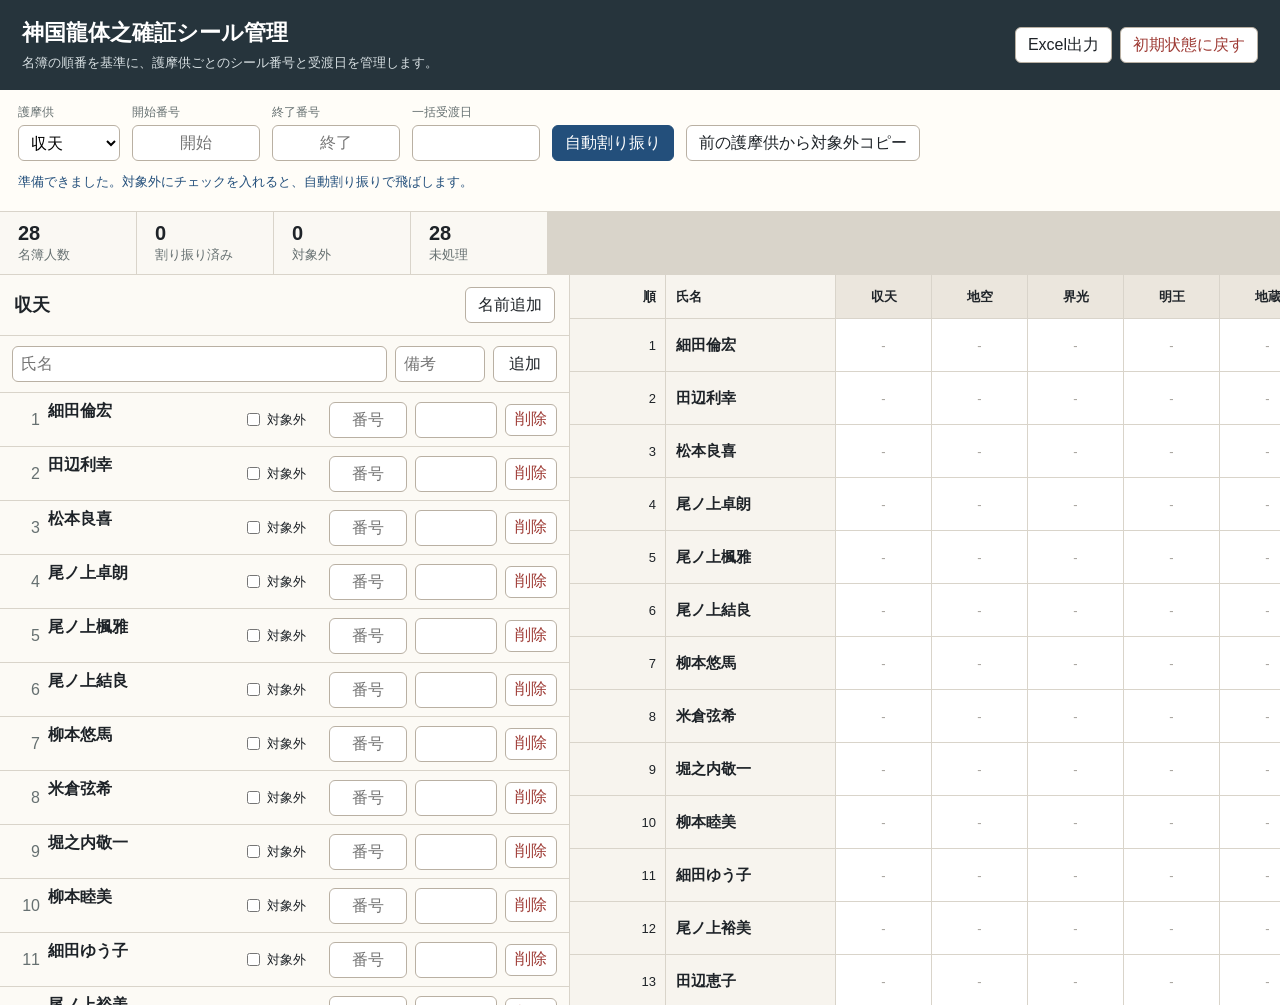
==== index.html @ 8d7eecd5 "Initial sticker management app" ====
<!doctype html>
<html lang="ja">
  <head>
    <meta charset="utf-8">
    <meta name="viewport" content="width=device-width, initial-scale=1">
    <title>神国龍体之確証シール管理</title>
    <link rel="stylesheet" href="./styles.css">
  </head>
  <body>
    <header class="app-header">
      <div>
        <h1>神国龍体之確証シール管理</h1>
        <p>名簿の順番を基準に、護摩供ごとのシール番号と受渡日を管理します。</p>
      </div>
      <div class="header-actions">
        <button id="exportCsvButton" type="button">Excel出力</button>
        <button id="resetButton" type="button" class="danger">初期状態に戻す</button>
      </div>
    </header>

    <main>
      <section class="control-band" aria-label="割り振り操作">
        <div class="field">
          <label for="ceremonySelect">護摩供</label>
          <select id="ceremonySelect"></select>
        </div>
        <div class="field compact">
          <label for="startNumber">開始番号</label>
          <input id="startNumber" type="text" inputmode="numeric" pattern="[0-9]*" placeholder="開始" autocomplete="off">
        </div>
        <div class="field compact">
          <label for="endNumber">終了番号</label>
          <input id="endNumber" type="text" inputmode="numeric" pattern="[0-9]*" placeholder="終了" autocomplete="off">
        </div>
        <div class="field compact date-field">
          <label for="bulkDateText">一括受渡日</label>
          <input id="bulkDateText" type="text" inputmode="numeric" autocomplete="off">
        </div>
        <button id="assignButton" type="button" class="primary">自動割り振り</button>
        <button id="copyExclusionsButton" type="button">前の護摩供から対象外コピー</button>
        <div id="statusText" class="status" role="status"></div>
      </section>

      <section class="summary-strip" aria-label="集計">
        <div><span id="personCount">0</span><small>名簿人数</small></div>
        <div><span id="assignedCount">0</span><small>割り振り済み</small></div>
        <div><span id="excludedCount">0</span><small>対象外</small></div>
        <div><span id="blankCount">0</span><small>未処理</small></div>
      </section>

      <section class="workspace">
        <aside class="editor-panel" aria-label="選択中の護摩供入力">
          <div class="panel-heading">
            <h2 id="editorTitle">収天</h2>
            <button id="addPersonButton" type="button">名前追加</button>
          </div>
          <div class="add-person" id="addPersonForm" hidden>
            <input id="newPersonName" type="text" placeholder="氏名">
            <input id="newPersonNote" type="text" placeholder="備考">
            <button id="savePersonButton" type="button">追加</button>
          </div>
          <div id="ceremonyRows" class="ceremony-rows"></div>
        </aside>

        <section class="table-area" aria-label="全体一覧">
          <table id="overviewTable" class="overview-table"></table>
        </section>
      </section>
    </main>

    <template id="rowTemplate">
      <article class="person-row">
        <div class="row-main">
          <span class="order"></span>
          <div>
            <strong class="name"></strong>
            <small class="note"></small>
          </div>
        </div>
        <label class="check-label">
          <input class="exclude-input" type="checkbox">
          対象外
        </label>
        <input class="number-input" type="text" inputmode="numeric" pattern="[0-9]*" placeholder="番号" autocomplete="off">
        <input class="date-text-input" type="text" inputmode="numeric" autocomplete="off">
        <button class="delete-person-button" type="button">削除</button>
      </article>
    </template>

    <script src="./app.js"></script>
  </body>
</html>
---- styles.css ----
:root {
  --bg: #f5f2ed;
  --panel: #fffdf8;
  --line: #d9d4ca;
  --line-strong: #b9b0a3;
  --ink: #1e2328;
  --muted: #667071;
  --green: #dcefe5;
  --green-ink: #1f6a43;
  --yellow: #fff0bf;
  --gray: #e9e7e2;
  --blue: #234f7b;
  --red: #9e3b35;
  font-family: -apple-system, BlinkMacSystemFont, "Hiragino Sans", "Yu Gothic", "YuGothic", "Meiryo", sans-serif;
}

* {
  box-sizing: border-box;
}

body {
  margin: 0;
  background: var(--bg);
  color: var(--ink);
}

button,
input,
select {
  font: inherit;
}

button {
  min-height: 36px;
  border: 1px solid var(--line-strong);
  border-radius: 6px;
  background: #fff;
  color: var(--ink);
  cursor: pointer;
  padding: 0 12px;
}

button:hover {
  border-color: var(--blue);
}

button.primary {
  background: var(--blue);
  border-color: var(--blue);
  color: #fff;
}

button.danger {
  color: var(--red);
}

input,
select {
  min-height: 36px;
  border: 1px solid var(--line-strong);
  border-radius: 6px;
  background: #fff;
  padding: 4px 8px;
}

input[inputmode="numeric"] {
  text-align: center;
}

.app-header {
  display: flex;
  align-items: center;
  justify-content: space-between;
  gap: 24px;
  padding: 18px 22px;
  background: #26343c;
  color: #fff;
}

.app-header h1 {
  margin: 0;
  font-size: 22px;
  font-weight: 700;
  letter-spacing: 0;
}

.app-header p {
  margin: 6px 0 0;
  color: #d8e0e3;
  font-size: 13px;
}

.header-actions {
  display: flex;
  gap: 8px;
  flex-wrap: wrap;
  justify-content: flex-end;
}

.control-band {
  display: flex;
  align-items: end;
  gap: 12px;
  padding: 14px 18px;
  border-bottom: 1px solid var(--line);
  background: var(--panel);
  flex-wrap: wrap;
}

.field {
  display: grid;
  gap: 4px;
}

.field input,
.field select {
  width: 100%;
  min-width: 0;
}

.field label {
  font-size: 12px;
  color: var(--muted);
}

.field.compact {
  width: 128px;
}

.status {
  min-height: 24px;
  color: var(--blue);
  font-size: 13px;
  align-self: center;
}

.summary-strip {
  display: flex;
  gap: 1px;
  background: var(--line);
  border-bottom: 1px solid var(--line);
}

.summary-strip div {
  min-width: 136px;
  padding: 10px 18px;
  background: #faf8f3;
}

.summary-strip span {
  display: block;
  font-weight: 700;
  font-size: 20px;
}

.summary-strip small {
  color: var(--muted);
}

.workspace {
  display: grid;
  grid-template-columns: 570px minmax(0, 1fr);
  min-height: calc(100vh - 170px);
}

.editor-panel {
  border-right: 1px solid var(--line);
  background: #fcfaf5;
  overflow: auto;
  max-height: calc(100vh - 170px);
}

.panel-heading {
  position: sticky;
  top: 0;
  z-index: 5;
  display: flex;
  align-items: center;
  justify-content: space-between;
  gap: 12px;
  padding: 12px 14px;
  border-bottom: 1px solid var(--line);
  background: #fcfaf5;
}

.panel-heading h2 {
  margin: 0;
  font-size: 18px;
}

.add-person {
  display: grid;
  grid-template-columns: 1fr 90px 64px;
  gap: 8px;
  padding: 10px 12px;
  border-bottom: 1px solid var(--line);
}

.ceremony-rows {
  display: grid;
}

.person-row {
  display: grid;
  grid-template-columns: minmax(150px, 1fr) 78px 78px 82px 52px;
  align-items: center;
  gap: 8px;
  padding: 8px 12px;
  border-bottom: 1px solid var(--line);
}

.row-main {
  display: grid;
  grid-template-columns: 28px minmax(0, 1fr);
  align-items: center;
  gap: 8px;
}

.order {
  color: var(--muted);
  text-align: right;
  font-variant-numeric: tabular-nums;
}

.name {
  display: block;
  overflow: hidden;
  text-overflow: ellipsis;
  white-space: nowrap;
}

.note {
  display: block;
  min-height: 16px;
  color: var(--muted);
}

.check-label {
  display: inline-flex;
  align-items: center;
  gap: 4px;
  font-size: 13px;
}

.check-label input {
  min-height: auto;
}

.number-input {
  width: 78px;
}

.date-field {
  width: 136px;
}

.date-text-input {
  width: 82px;
}

.delete-person-button {
  min-height: 32px;
  padding: 0 8px;
  color: var(--red);
}

.person-row.excluded-row .number-input,
.person-row.excluded-row .date-text-input,
.number-input:disabled,
.date-text-input:disabled {
  background: #e9e7e2;
  border-color: #d0cbc2;
  color: #8b8780;
  cursor: not-allowed;
}

.table-area {
  overflow: auto;
  max-height: calc(100vh - 170px);
  background: #fff;
}

.overview-table {
  border-collapse: separate;
  border-spacing: 0;
  min-width: 1760px;
  width: max-content;
  font-size: 13px;
}

.overview-table th,
.overview-table td {
  border-right: 1px solid var(--line);
  border-bottom: 1px solid var(--line);
  background: #fff;
}

.overview-table th {
  position: sticky;
  top: 0;
  z-index: 3;
  height: 44px;
  background: #ebe6dd;
  font-weight: 700;
  white-space: nowrap;
}

.overview-table th:first-child,
.overview-table td:first-child {
  position: sticky;
  left: 0;
  z-index: 2;
}

.overview-table th:nth-child(2),
.overview-table td:nth-child(2) {
  position: sticky;
  left: 46px;
  z-index: 2;
}

.overview-table th:first-child,
.overview-table th:nth-child(2) {
  z-index: 4;
}

.overview-table td:first-child,
.overview-table th:first-child {
  width: 46px;
  text-align: right;
  padding-right: 9px;
  background: #f7f4ee;
}

.overview-table td:nth-child(2),
.overview-table th:nth-child(2) {
  width: 170px;
  text-align: left;
  padding-left: 10px;
  background: #f7f4ee;
}

.overview-table td:nth-child(2) {
  font-size: 15px;
  font-weight: 600;
}

.overview-table td:nth-child(2) small {
  font-size: 12px;
  font-weight: 500;
}

.overview-table td {
  height: 52px;
  min-width: 96px;
  text-align: center;
  vertical-align: middle;
}

.cell {
  display: grid;
  place-items: center;
  gap: 2px;
  min-height: 50px;
  padding: 4px 6px;
}

.cell-number {
  font-weight: 800;
  font-size: 17px;
  line-height: 1;
  font-variant-numeric: tabular-nums;
}

.cell-date {
  color: var(--muted);
  font-size: 12px;
  line-height: 1;
  font-variant-numeric: tabular-nums;
}

.cell.assigned {
  background: var(--green);
}

.cell.assigned.missing-date {
  background: var(--yellow);
}

.cell.excluded {
  background: var(--gray);
}

.cell.blank {
  color: #a5a19b;
}

@media (max-width: 980px) {
  .workspace {
    grid-template-columns: 1fr;
  }

  .editor-panel,
  .table-area {
    max-height: none;
  }
}

@media print {
  .app-header,
  .control-band,
  .summary-strip,
  .editor-panel {
    display: none;
  }

  .workspace {
    display: block;
  }

  .table-area {
    max-height: none;
    overflow: visible;
  }

  .overview-table {
    min-width: 0;
    width: 100%;
    font-size: 10px;
  }

  .overview-table td {
    min-width: 52px;
    height: 42px;
  }
}
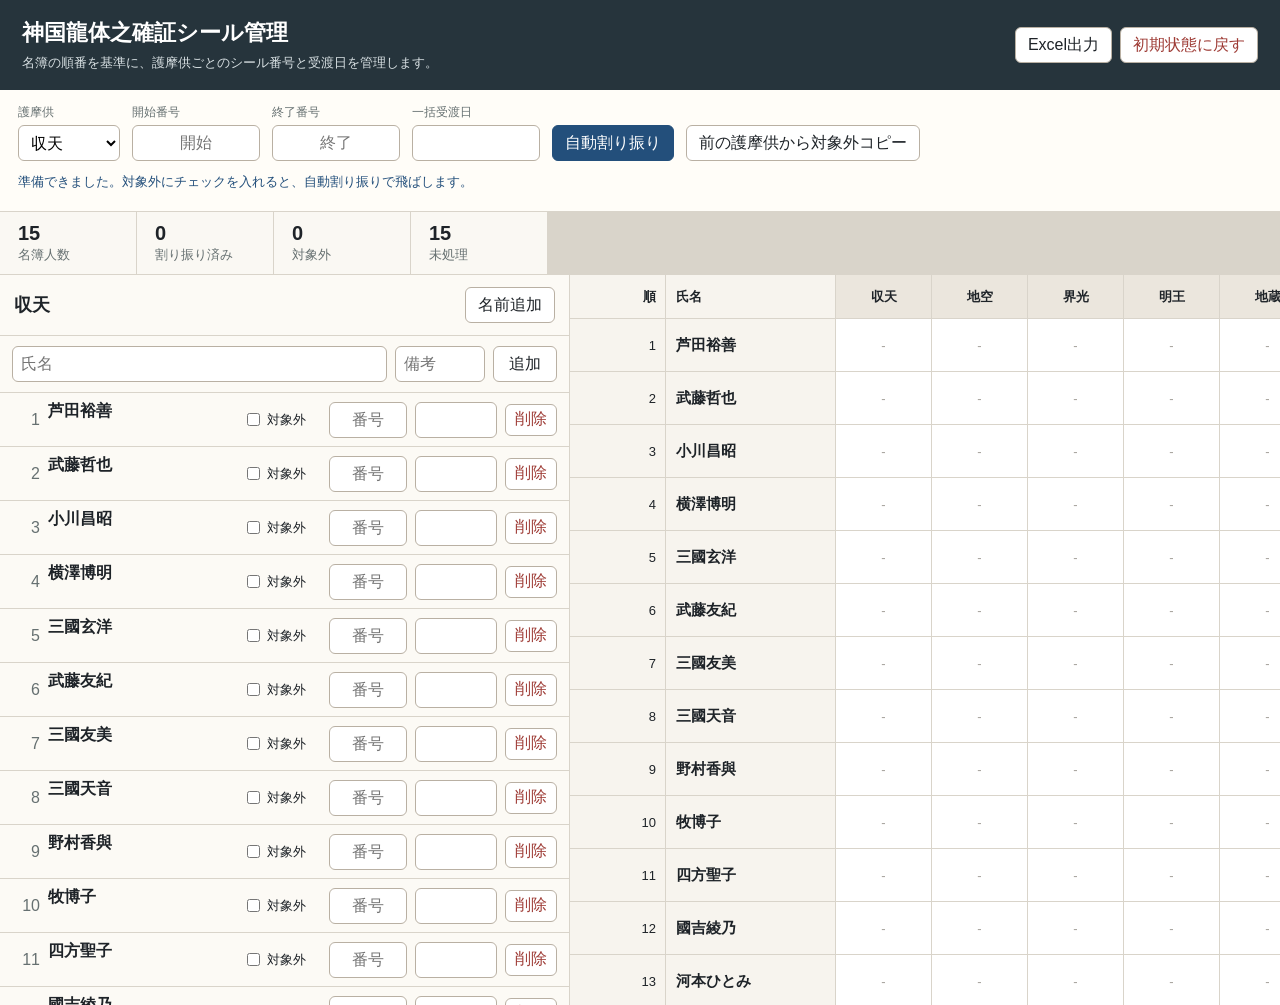
==== commit 8e14b8c2: "Reset Odaiba roster storage version" ====
--- a/index.html
+++ b/index.html
@@ -87,6 +87,6 @@
       </article>
     </template>
 
-    <script src="./app.js"></script>
+    <script src="./app.js?v=20260610-2"></script>
   </body>
 </html>
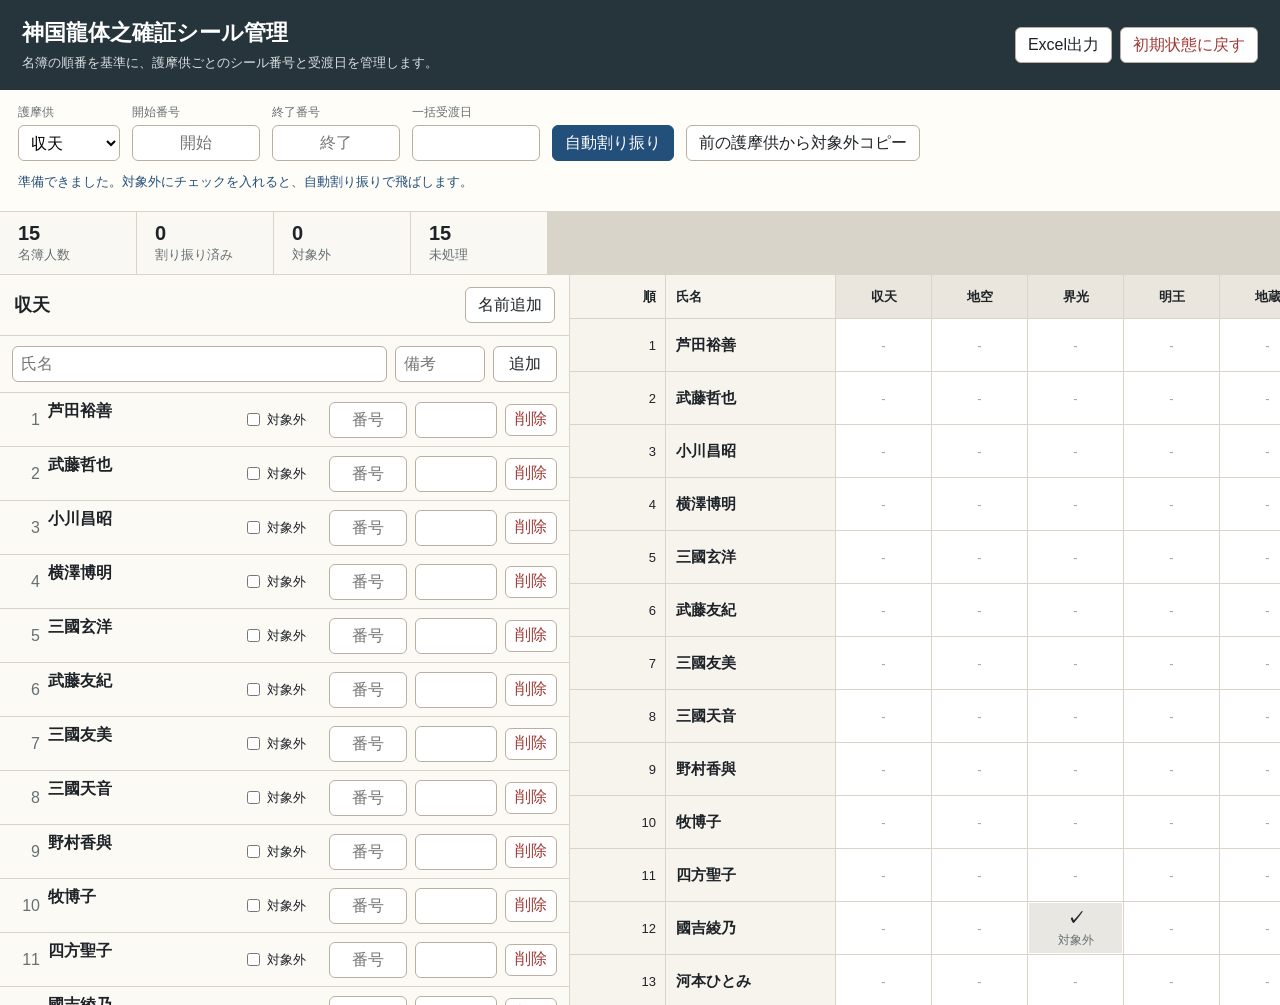
==== commit 57ea189c: "Add Kaikou roster additions" ====
--- a/index.html
+++ b/index.html
@@ -87,6 +87,6 @@
       </article>
     </template>
 
-    <script src="./app.js?v=20260610-2"></script>
+    <script src="./app.js?v=20260610-3"></script>
   </body>
 </html>
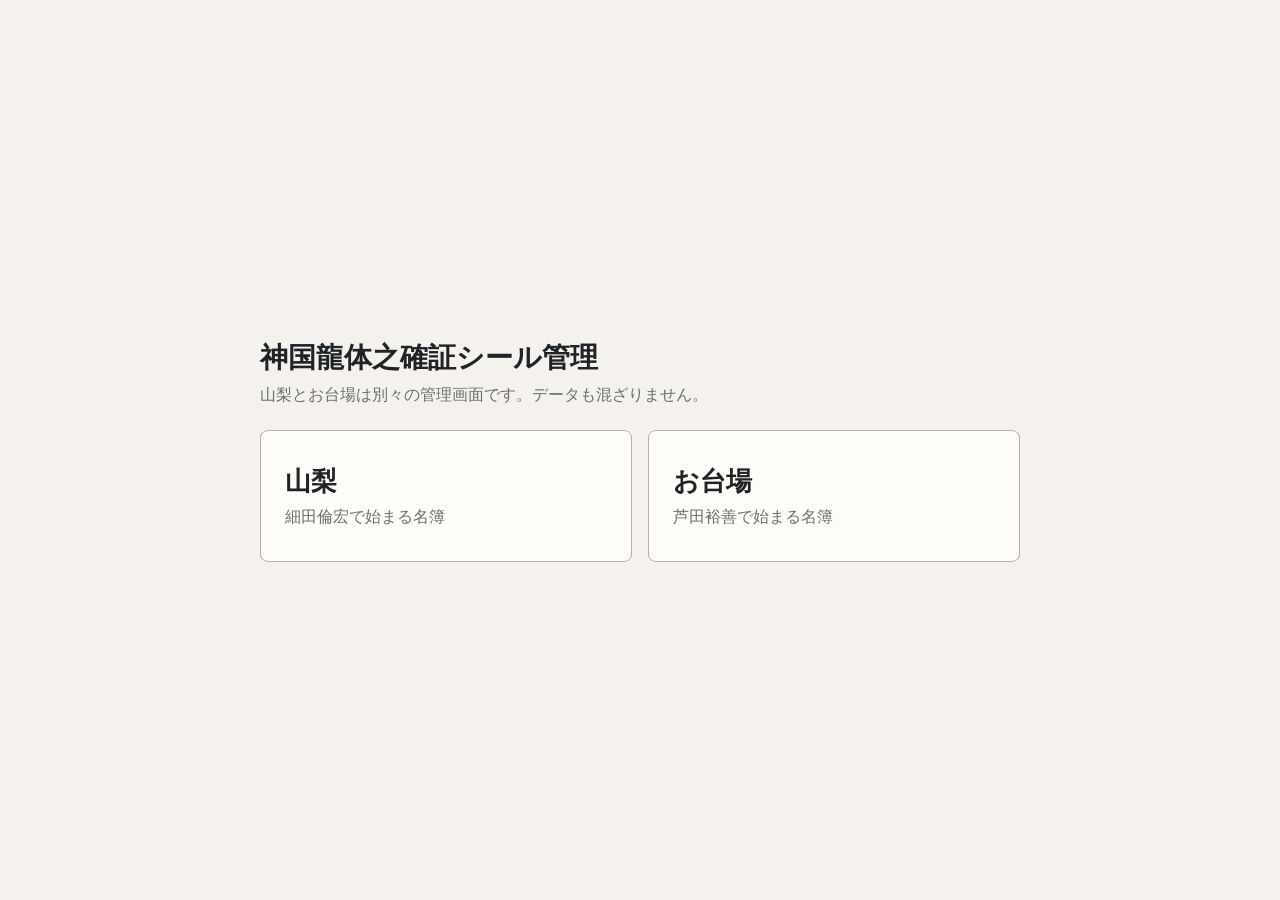
==== commit 7e1a504b: "Separate Yamanashi and Odaiba apps" ====
--- a/index.html
+++ b/index.html
@@ -6,87 +6,23 @@
     <title>神国龍体之確証シール管理</title>
     <link rel="stylesheet" href="./styles.css">
   </head>
-  <body>
-    <header class="app-header">
-      <div>
+  <body class="portal-page">
+    <main class="portal">
+      <section class="portal-heading">
         <h1>神国龍体之確証シール管理</h1>
-        <p>名簿の順番を基準に、護摩供ごとのシール番号と受渡日を管理します。</p>
-      </div>
-      <div class="header-actions">
-        <button id="exportCsvButton" type="button">Excel出力</button>
-        <button id="resetButton" type="button" class="danger">初期状態に戻す</button>
-      </div>
-    </header>
-
-    <main>
-      <section class="control-band" aria-label="割り振り操作">
-        <div class="field">
-          <label for="ceremonySelect">護摩供</label>
-          <select id="ceremonySelect"></select>
-        </div>
-        <div class="field compact">
-          <label for="startNumber">開始番号</label>
-          <input id="startNumber" type="text" inputmode="numeric" pattern="[0-9]*" placeholder="開始" autocomplete="off">
-        </div>
-        <div class="field compact">
-          <label for="endNumber">終了番号</label>
-          <input id="endNumber" type="text" inputmode="numeric" pattern="[0-9]*" placeholder="終了" autocomplete="off">
-        </div>
-        <div class="field compact date-field">
-          <label for="bulkDateText">一括受渡日</label>
-          <input id="bulkDateText" type="text" inputmode="numeric" autocomplete="off">
-        </div>
-        <button id="assignButton" type="button" class="primary">自動割り振り</button>
-        <button id="copyExclusionsButton" type="button">前の護摩供から対象外コピー</button>
-        <div id="statusText" class="status" role="status"></div>
+        <p>山梨とお台場は別々の管理画面です。データも混ざりません。</p>
       </section>
 
-      <section class="summary-strip" aria-label="集計">
-        <div><span id="personCount">0</span><small>名簿人数</small></div>
-        <div><span id="assignedCount">0</span><small>割り振り済み</small></div>
-        <div><span id="excludedCount">0</span><small>対象外</small></div>
-        <div><span id="blankCount">0</span><small>未処理</small></div>
-      </section>
-
-      <section class="workspace">
-        <aside class="editor-panel" aria-label="選択中の護摩供入力">
-          <div class="panel-heading">
-            <h2 id="editorTitle">収天</h2>
-            <button id="addPersonButton" type="button">名前追加</button>
-          </div>
-          <div class="add-person" id="addPersonForm" hidden>
-            <input id="newPersonName" type="text" placeholder="氏名">
-            <input id="newPersonNote" type="text" placeholder="備考">
-            <button id="savePersonButton" type="button">追加</button>
-          </div>
-          <div id="ceremonyRows" class="ceremony-rows"></div>
-        </aside>
-
-        <section class="table-area" aria-label="全体一覧">
-          <table id="overviewTable" class="overview-table"></table>
-        </section>
+      <section class="portal-links" aria-label="管理画面選択">
+        <a class="portal-link" href="./yamanashi/">
+          <strong>山梨</strong>
+          <span>細田倫宏で始まる名簿</span>
+        </a>
+        <a class="portal-link" href="./odaiba/">
+          <strong>お台場</strong>
+          <span>芦田裕善で始まる名簿</span>
+        </a>
       </section>
     </main>
-
-    <template id="rowTemplate">
-      <article class="person-row">
-        <div class="row-main">
-          <span class="order"></span>
-          <div>
-            <strong class="name"></strong>
-            <small class="note"></small>
-          </div>
-        </div>
-        <label class="check-label">
-          <input class="exclude-input" type="checkbox">
-          対象外
-        </label>
-        <input class="number-input" type="text" inputmode="numeric" pattern="[0-9]*" placeholder="番号" autocomplete="off">
-        <input class="date-text-input" type="text" inputmode="numeric" autocomplete="off">
-        <button class="delete-person-button" type="button">削除</button>
-      </article>
-    </template>
-
-    <script src="./app.js?v=20260610-3"></script>
   </body>
 </html>
--- a/styles.css
+++ b/styles.css
@@ -24,6 +24,61 @@
   color: var(--ink);
 }
 
+.portal-page {
+  min-height: 100vh;
+  display: grid;
+  place-items: center;
+}
+
+.portal {
+  width: min(760px, calc(100vw - 32px));
+}
+
+.portal-heading {
+  margin-bottom: 24px;
+}
+
+.portal-heading h1 {
+  margin: 0 0 8px;
+  font-size: 28px;
+}
+
+.portal-heading p {
+  margin: 0;
+  color: var(--muted);
+}
+
+.portal-links {
+  display: grid;
+  grid-template-columns: repeat(2, minmax(0, 1fr));
+  gap: 16px;
+}
+
+.portal-link {
+  display: grid;
+  gap: 8px;
+  min-height: 132px;
+  padding: 24px;
+  border: 1px solid var(--line-strong);
+  border-radius: 8px;
+  background: var(--panel);
+  color: var(--ink);
+  text-decoration: none;
+  align-content: center;
+}
+
+.portal-link:hover {
+  border-color: var(--blue);
+}
+
+.portal-link strong {
+  font-size: 26px;
+}
+
+.portal-link span {
+  color: var(--muted);
+}
+
 button,
 input,
 select {
@@ -404,6 +459,10 @@
   .table-area {
     max-height: none;
   }
+
+  .portal-links {
+    grid-template-columns: 1fr;
+  }
 }
 
 @media print {
